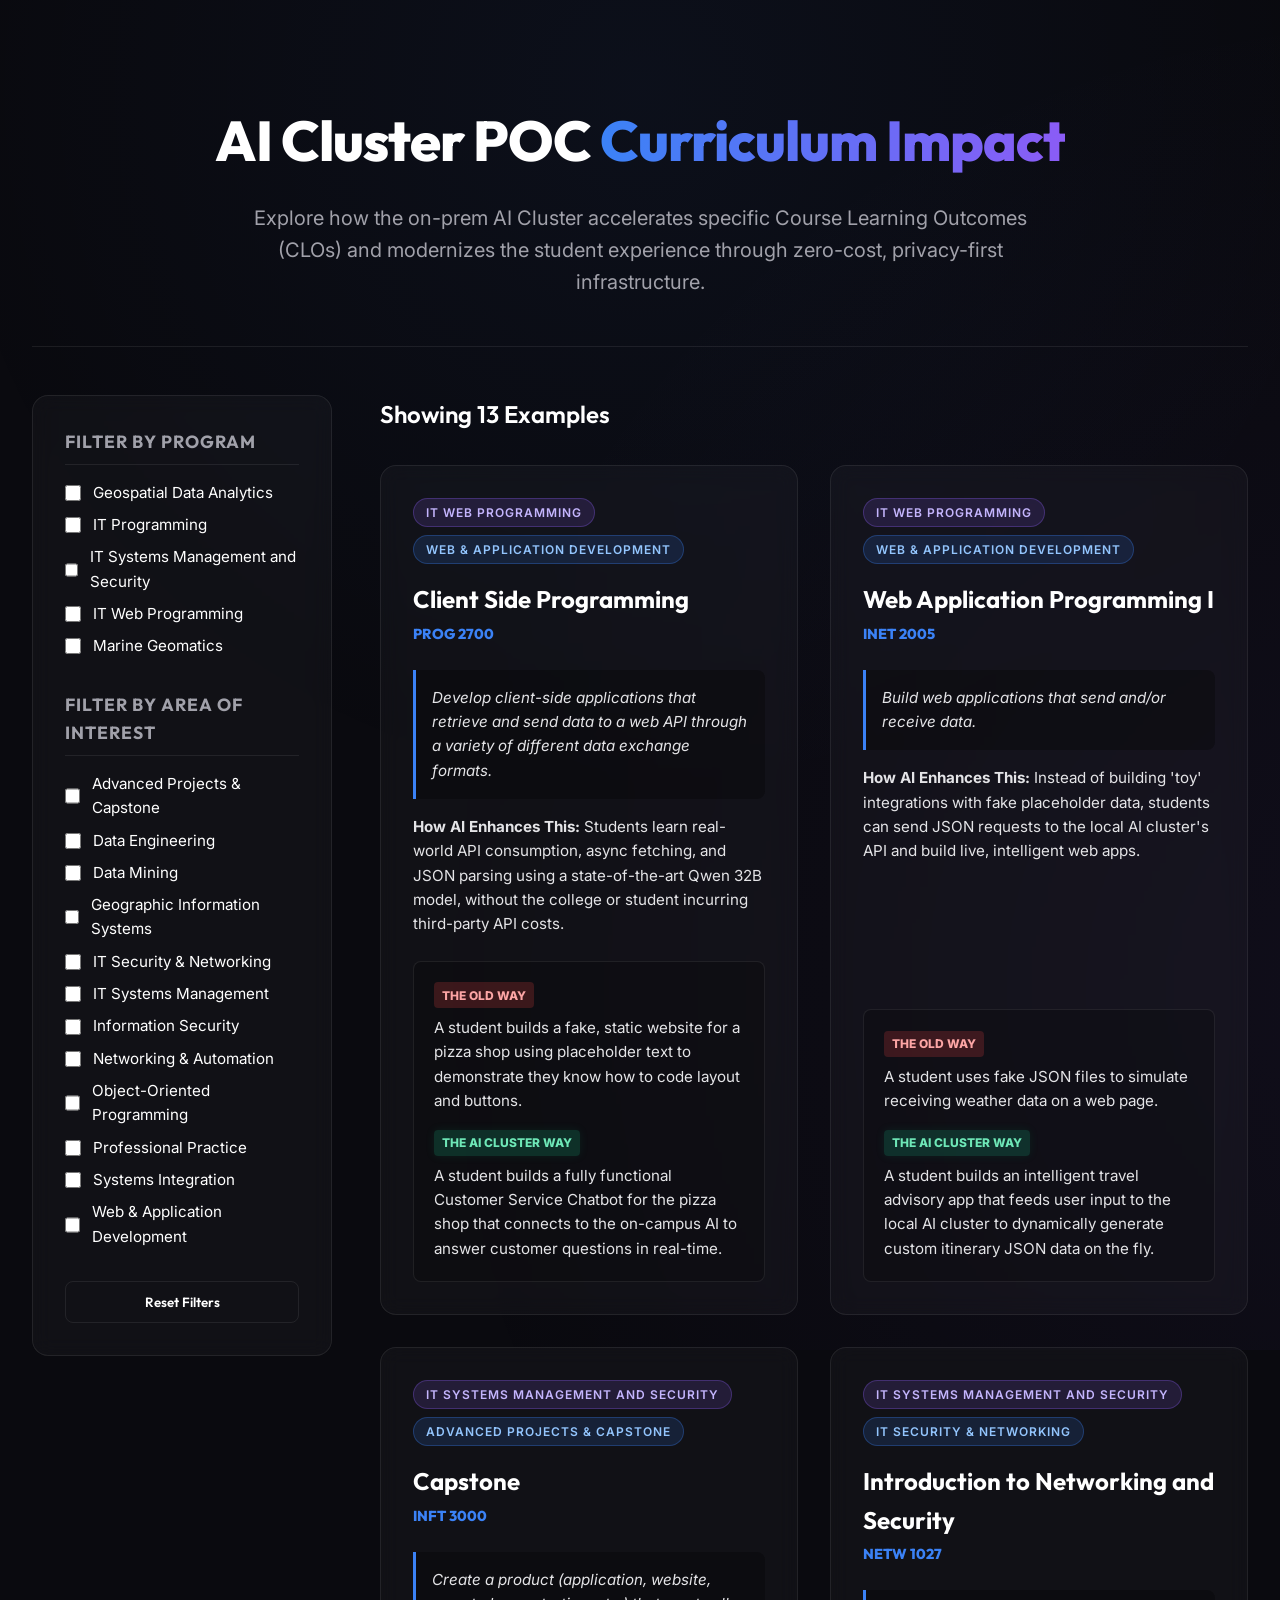
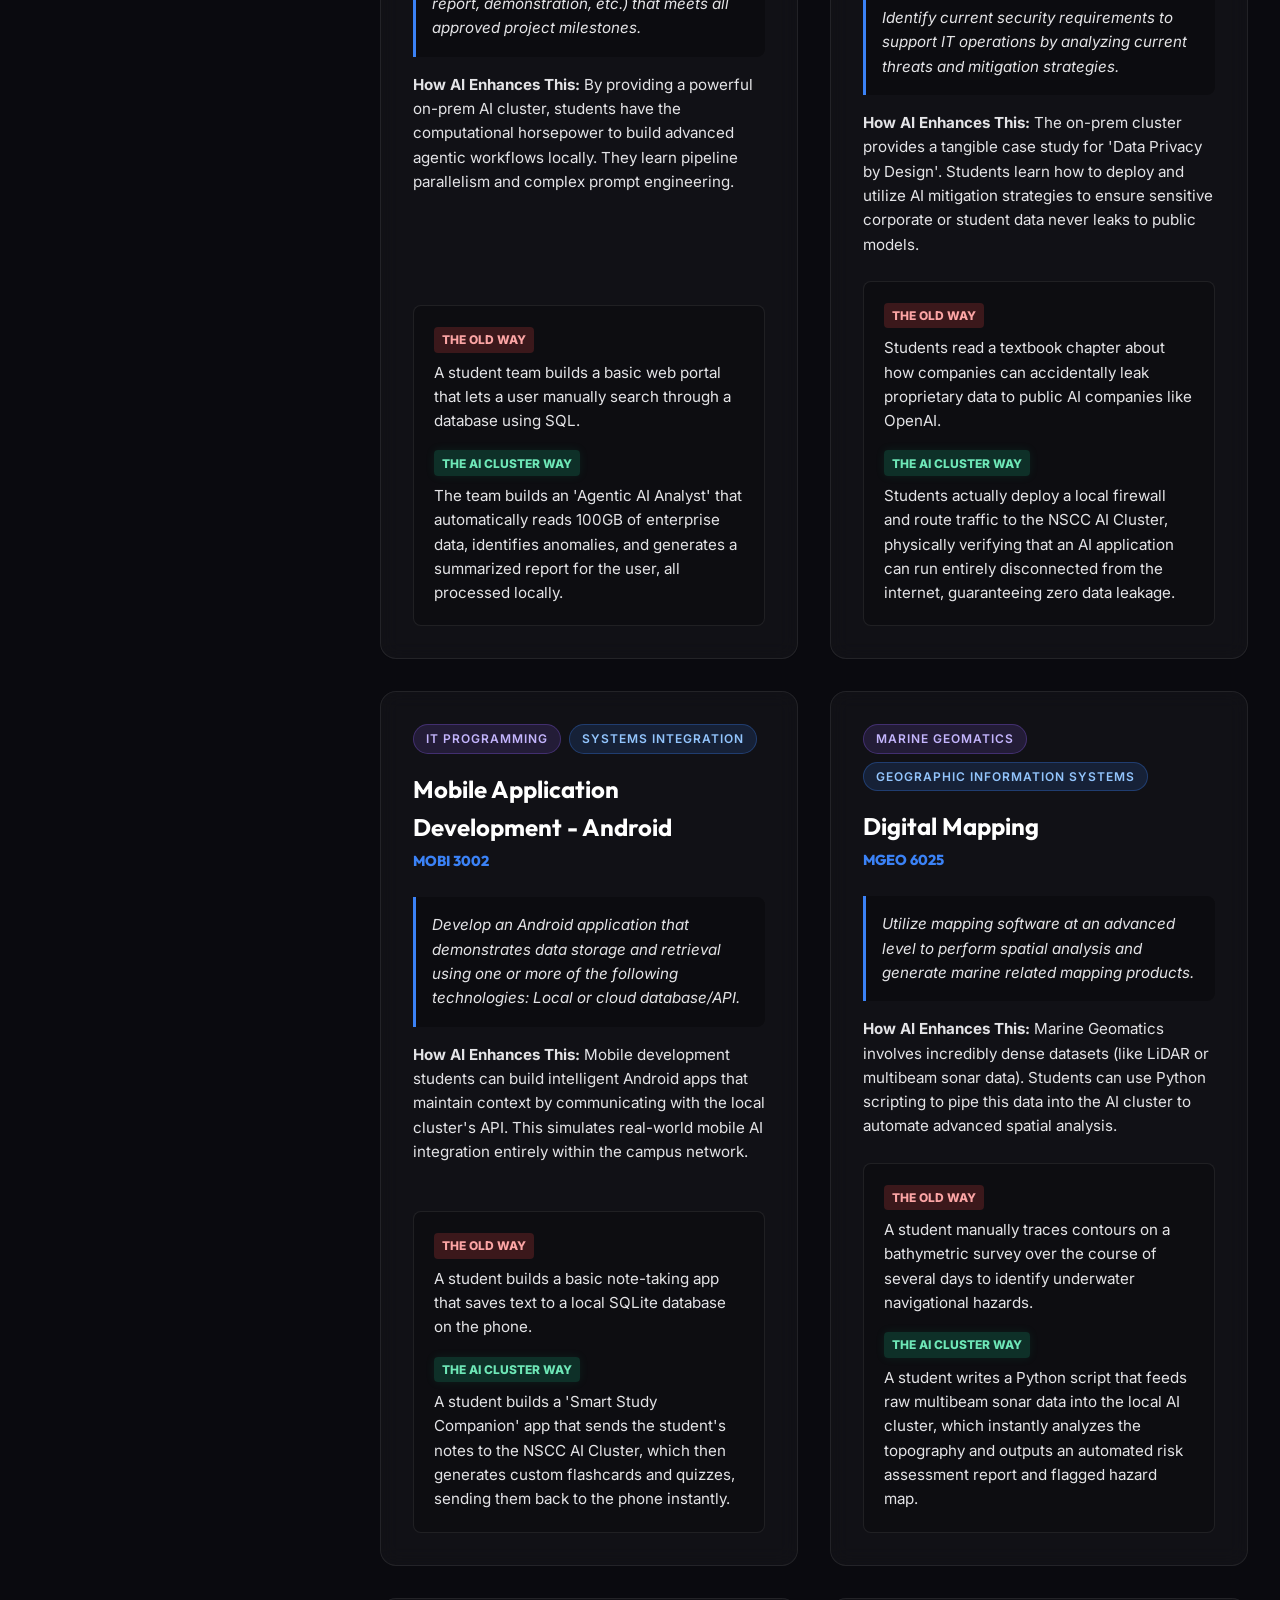
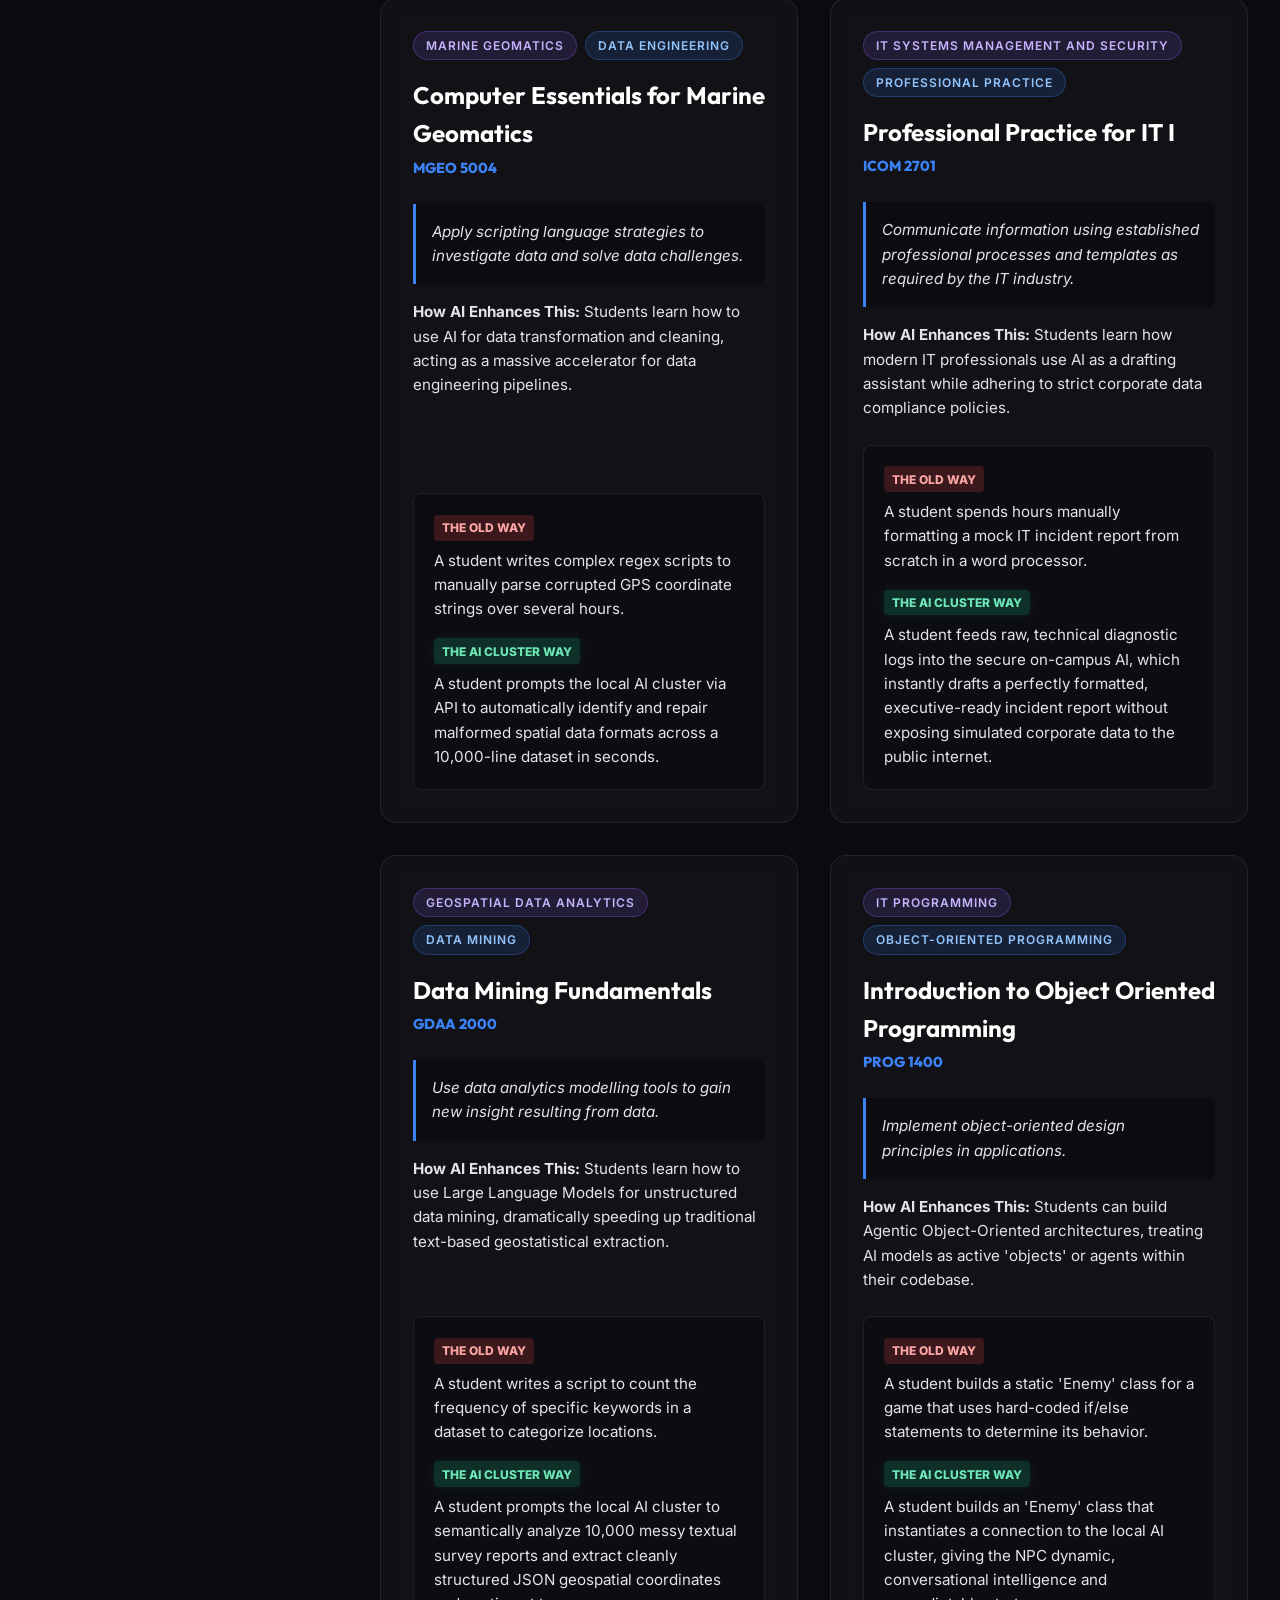
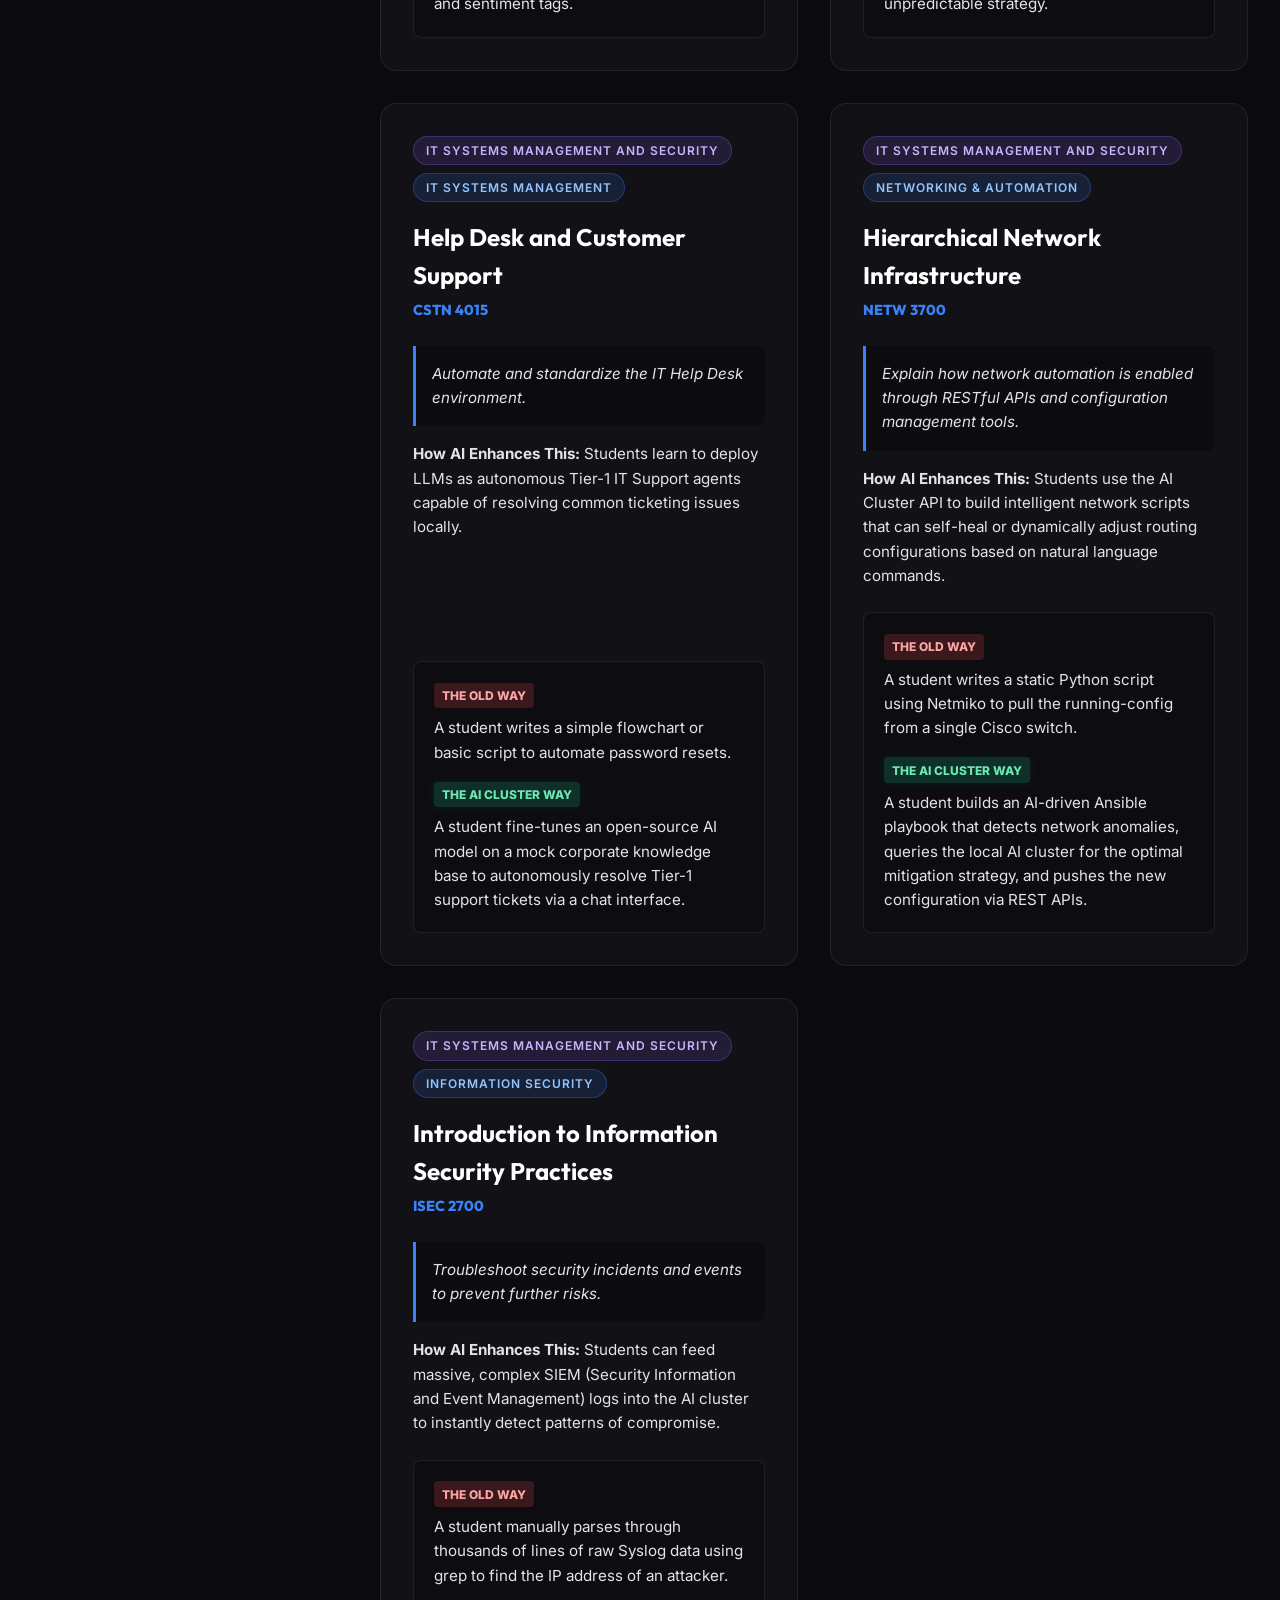
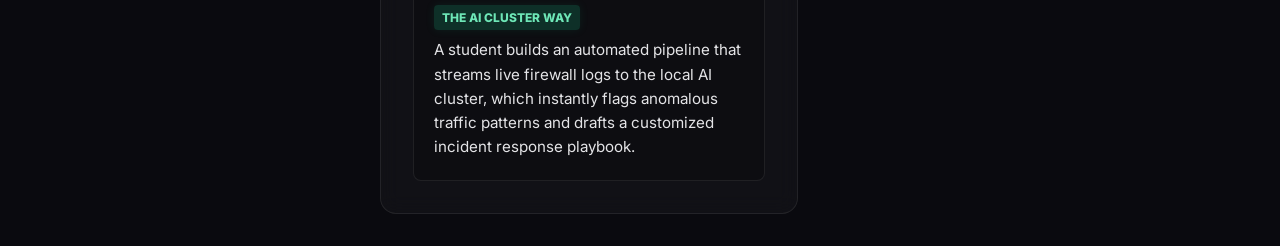
==== curriculum-dashboard/index.html @ 9567d324 "feat(dashboard): add interactive curriculum outcome mapping dashboard" ====
<!DOCTYPE html>
<html lang="en">
<head>
    <meta charset="UTF-8">
    <meta name="viewport" content="width=device-width, initial-scale=1.0">
    <title>AI Cluster Curriculum Impact</title>
    <link rel="preconnect" href="https://fonts.googleapis.com">
    <link rel="preconnect" href="https://fonts.gstatic.com" crossorigin>
    <link href="https://fonts.googleapis.com/css2?family=Inter:wght@300;400;600;800&family=Outfit:wght@400;600;800&display=swap" rel="stylesheet">
    <link rel="stylesheet" href="styles.css">
</head>
<body>
    <div class="app-container">
        <!-- Hero Section -->
        <header class="hero">
            <div class="hero-content">
                <h1>AI Cluster POC <span class="highlight">Curriculum Impact</span></h1>
                <p>Explore how the on-prem AI Cluster accelerates specific Course Learning Outcomes (CLOs) and modernizes the student experience through zero-cost, privacy-first infrastructure.</p>
            </div>
            <div class="hero-glow"></div>
        </header>

        <div class="main-layout">
            <!-- Sidebar / Filters -->
            <aside class="sidebar">
                <div class="filter-group">
                    <h3>Filter by Program</h3>
                    <div id="program-filters" class="filter-options">
                        <!-- Dynamically populated -->
                    </div>
                </div>
                
                <div class="filter-group">
                    <h3>Filter by Area of Interest</h3>
                    <div id="area-filters" class="filter-options">
                        <!-- Dynamically populated -->
                    </div>
                </div>

                <button id="reset-filters" class="btn-reset">Reset Filters</button>
            </aside>

            <!-- Content Area -->
            <main class="content">
                <div class="content-header">
                    <h2 id="results-count">Showing All Examples</h2>
                </div>
                <div id="cards-grid" class="cards-grid">
                    <!-- Cards will be dynamically injected here -->
                </div>
            </main>
        </div>
    </div>

    <!-- Data and App Logic -->
    <script src="examples_data.js"></script>
    <script src="app.js"></script>
</body>
</html>
---- curriculum-dashboard/styles.css ----
:root {
    --bg-dark: #0A0A0F;
    --bg-card: rgba(255, 255, 255, 0.03);
    --border-card: rgba(255, 255, 255, 0.08);
    --text-main: #FFFFFF;
    --text-muted: #A1A1AA;
    --accent-blue: #3B82F6;
    --accent-glow: rgba(59, 130, 246, 0.5);
    --accent-purple: #8B5CF6;
    
    --font-heading: 'Outfit', sans-serif;
    --font-body: 'Inter', sans-serif;
}

* {
    box-sizing: border-box;
    margin: 0;
    padding: 0;
}

body {
    background-color: var(--bg-dark);
    color: var(--text-main);
    font-family: var(--font-body);
    line-height: 1.6;
    min-height: 100vh;
    overflow-x: hidden;
}

/* Background Glow Effect */
body::before {
    content: '';
    position: fixed;
    top: -50%;
    left: -50%;
    width: 200%;
    height: 200%;
    background: radial-gradient(circle at 50% 30%, rgba(59, 130, 246, 0.05), transparent 40%),
                radial-gradient(circle at 80% 80%, rgba(139, 92, 246, 0.05), transparent 40%);
    z-index: -1;
    pointer-events: none;
}

.app-container {
    max-width: 1400px;
    margin: 0 auto;
    padding: 2rem;
}

/* Hero Section */
.hero {
    position: relative;
    padding: 4rem 0 3rem;
    text-align: center;
    border-bottom: 1px solid var(--border-card);
    margin-bottom: 3rem;
}

.hero h1 {
    font-family: var(--font-heading);
    font-size: 3.5rem;
    font-weight: 800;
    letter-spacing: -1px;
    margin-bottom: 1rem;
}

.hero .highlight {
    background: linear-gradient(to right, var(--accent-blue), var(--accent-purple));
    -webkit-background-clip: text;
    -webkit-text-fill-color: transparent;
}

.hero p {
    color: var(--text-muted);
    font-size: 1.25rem;
    max-width: 800px;
    margin: 0 auto;
}

/* Layout */
.main-layout {
    display: grid;
    grid-template-columns: 300px 1fr;
    gap: 3rem;
}

/* Sidebar */
.sidebar {
    background: var(--bg-card);
    border: 1px solid var(--border-card);
    border-radius: 16px;
    padding: 2rem;
    backdrop-filter: blur(10px);
    -webkit-backdrop-filter: blur(10px);
    height: fit-content;
    position: sticky;
    top: 2rem;
}

.filter-group {
    margin-bottom: 2rem;
}

.filter-group h3 {
    font-family: var(--font-heading);
    font-size: 1.1rem;
    color: var(--text-muted);
    text-transform: uppercase;
    letter-spacing: 1px;
    margin-bottom: 1rem;
    border-bottom: 1px solid var(--border-card);
    padding-bottom: 0.5rem;
}

.filter-options {
    display: flex;
    flex-direction: column;
    gap: 0.5rem;
}

.filter-label {
    display: flex;
    align-items: center;
    cursor: pointer;
    font-size: 0.95rem;
    transition: color 0.2s;
}

.filter-label:hover {
    color: var(--accent-blue);
}

.filter-label input {
    margin-right: 0.75rem;
    accent-color: var(--accent-blue);
    width: 16px;
    height: 16px;
}

.btn-reset {
    width: 100%;
    padding: 0.75rem;
    background: transparent;
    border: 1px solid var(--border-card);
    color: var(--text-main);
    border-radius: 8px;
    cursor: pointer;
    font-family: var(--font-heading);
    font-weight: 600;
    transition: all 0.3s;
}

.btn-reset:hover {
    background: var(--border-card);
    border-color: var(--text-muted);
}

/* Main Content */
.content-header {
    margin-bottom: 2rem;
}

.content-header h2 {
    font-family: var(--font-heading);
    font-weight: 600;
}

.cards-grid {
    display: grid;
    grid-template-columns: repeat(auto-fill, minmax(400px, 1fr));
    gap: 2rem;
}

/* Cards (Glassmorphism) */
.card {
    background: var(--bg-card);
    border: 1px solid var(--border-card);
    border-radius: 16px;
    padding: 2rem;
    backdrop-filter: blur(10px);
    -webkit-backdrop-filter: blur(10px);
    transition: transform 0.3s cubic-bezier(0.4, 0, 0.2, 1), box-shadow 0.3s ease, border-color 0.3s ease;
    display: flex;
    flex-direction: column;
}

.card:hover {
    transform: translateY(-5px);
    border-color: rgba(59, 130, 246, 0.3);
    box-shadow: 0 10px 30px -10px rgba(0, 0, 0, 0.5), 0 0 20px -5px rgba(59, 130, 246, 0.15);
}

.card-tags {
    display: flex;
    flex-wrap: wrap;
    gap: 0.5rem;
    margin-bottom: 1rem;
}

.tag {
    font-size: 0.75rem;
    text-transform: uppercase;
    letter-spacing: 1px;
    padding: 0.25rem 0.75rem;
    border-radius: 999px;
    font-weight: 600;
}

.tag-program {
    background: rgba(139, 92, 246, 0.15);
    color: #C4B5FD;
    border: 1px solid rgba(139, 92, 246, 0.3);
}

.tag-area {
    background: rgba(59, 130, 246, 0.15);
    color: #93C5FD;
    border: 1px solid rgba(59, 130, 246, 0.3);
}

.card h3 {
    font-family: var(--font-heading);
    font-size: 1.5rem;
    margin-bottom: 0.25rem;
}

.card-course-code {
    color: var(--accent-blue);
    font-family: var(--font-heading);
    font-weight: 800;
    margin-bottom: 1.5rem;
    font-size: 0.9rem;
}

.card h4 {
    color: var(--text-muted);
    font-size: 0.85rem;
    text-transform: uppercase;
    letter-spacing: 1px;
    margin-bottom: 0.5rem;
    margin-top: 1.5rem;
}

.card p {
    font-size: 0.95rem;
    color: #E4E4E7;
}

.card .objective-box {
    background: rgba(0,0,0,0.3);
    border-left: 3px solid var(--accent-blue);
    padding: 1rem;
    border-radius: 0 8px 8px 0;
    margin-bottom: 1rem;
    font-style: italic;
}

.comparison-box {
    margin-top: auto;
    background: rgba(0,0,0,0.2);
    border-radius: 8px;
    padding: 1.25rem;
    border: 1px solid var(--border-card);
}

.comparison-row {
    margin-bottom: 1rem;
}

.comparison-row:last-child {
    margin-bottom: 0;
}

.badge-old, .badge-new {
    display: inline-block;
    padding: 0.2rem 0.5rem;
    border-radius: 4px;
    font-size: 0.75rem;
    font-weight: 800;
    margin-bottom: 0.5rem;
}

.badge-old {
    background: rgba(239, 68, 68, 0.2);
    color: #FCA5A5;
}

.badge-new {
    background: rgba(16, 185, 129, 0.2);
    color: #6EE7B7;
    box-shadow: 0 0 10px rgba(16, 185, 129, 0.1);
}

/* Responsive */
@media (max-width: 1024px) {
    .main-layout {
        grid-template-columns: 1fr;
    }
    
    .sidebar {
        position: static;
    }
    
    .hero h1 {
        font-size: 2.5rem;
    }
}

@media (max-width: 600px) {
    .cards-grid {
        grid-template-columns: 1fr;
    }
}
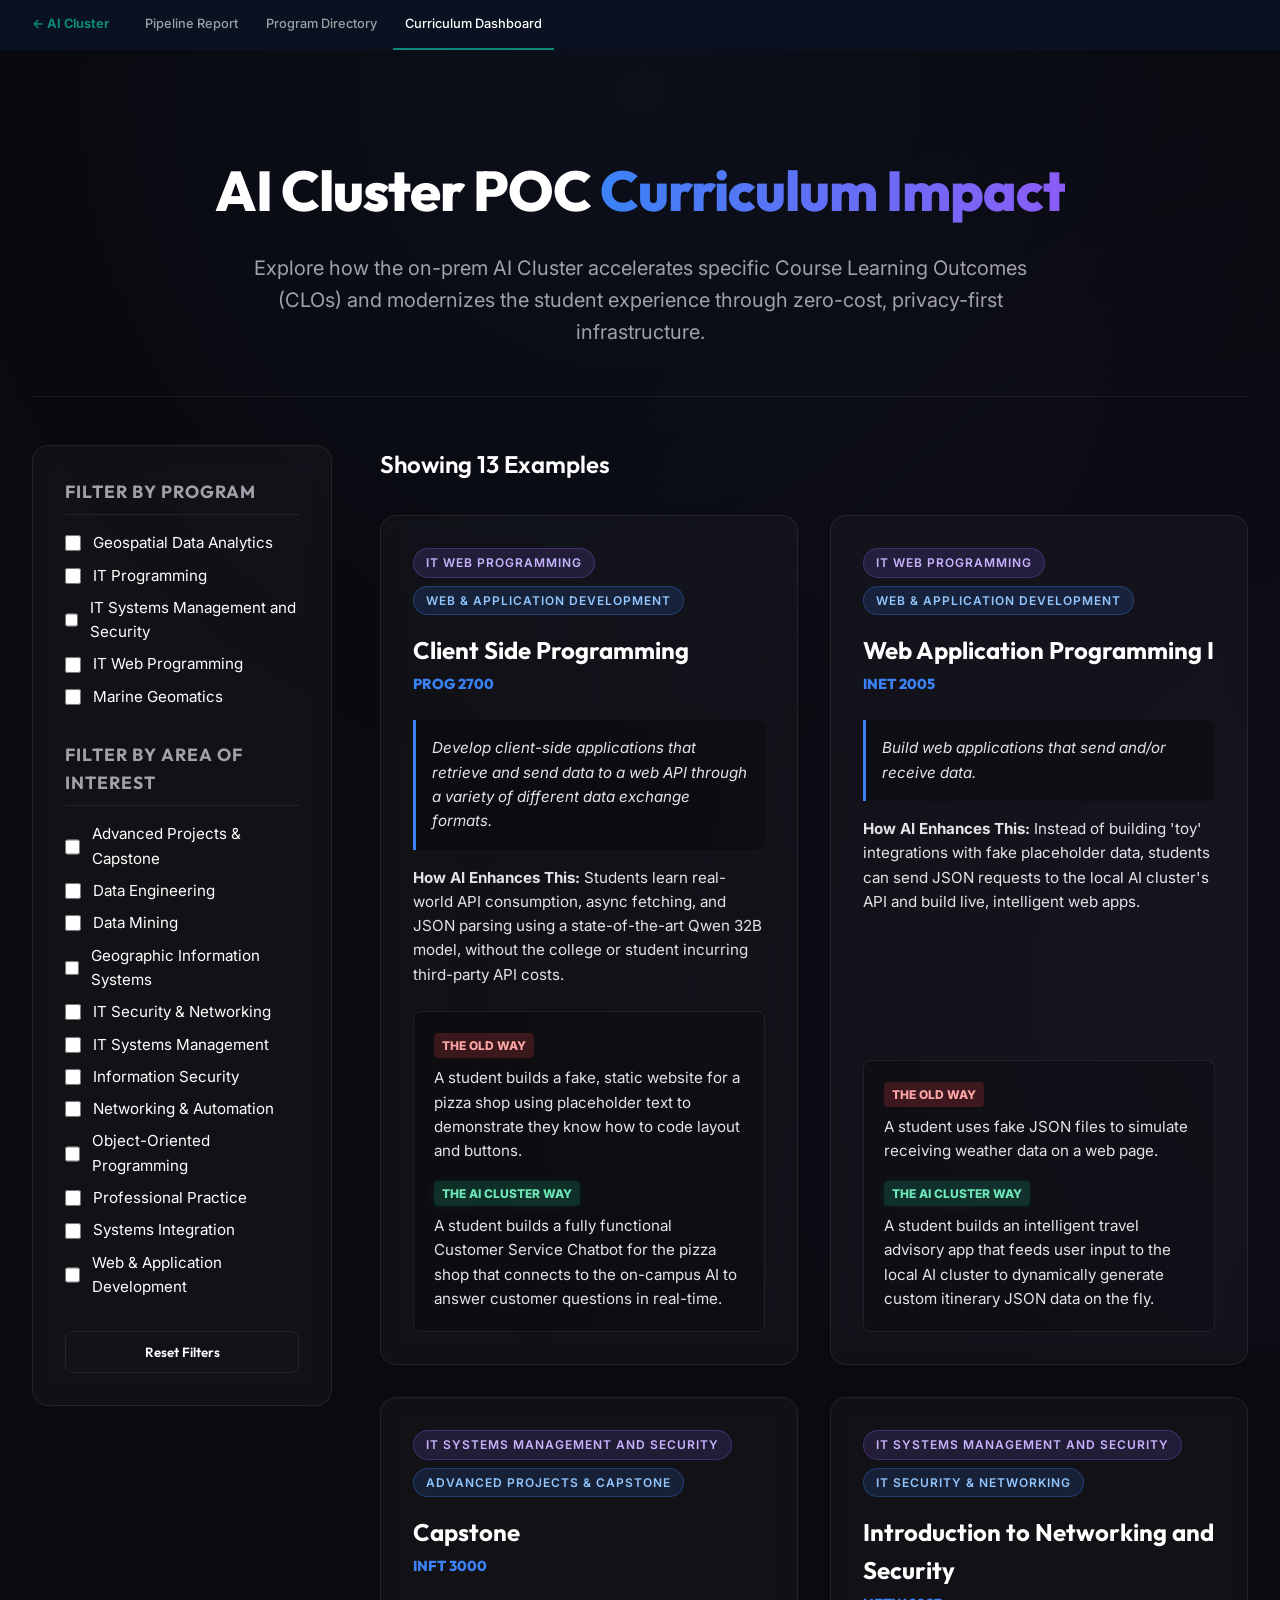
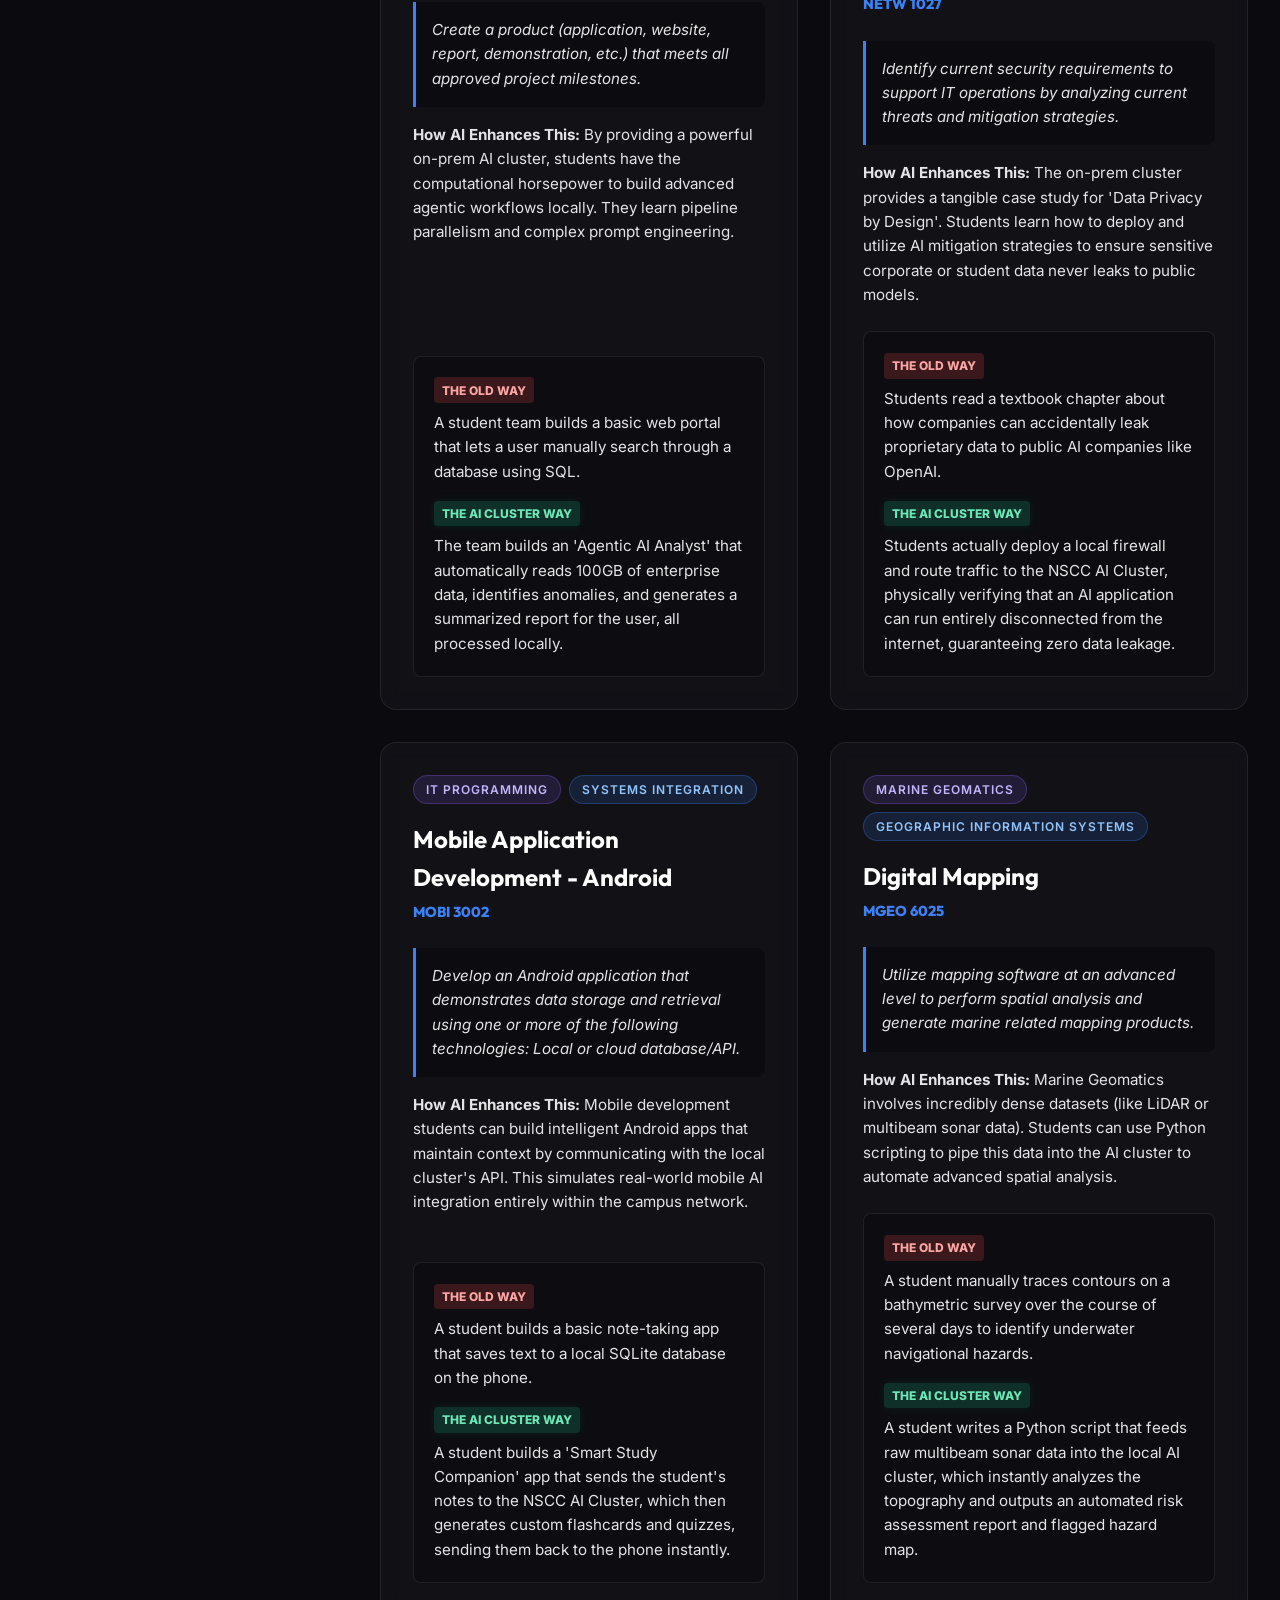
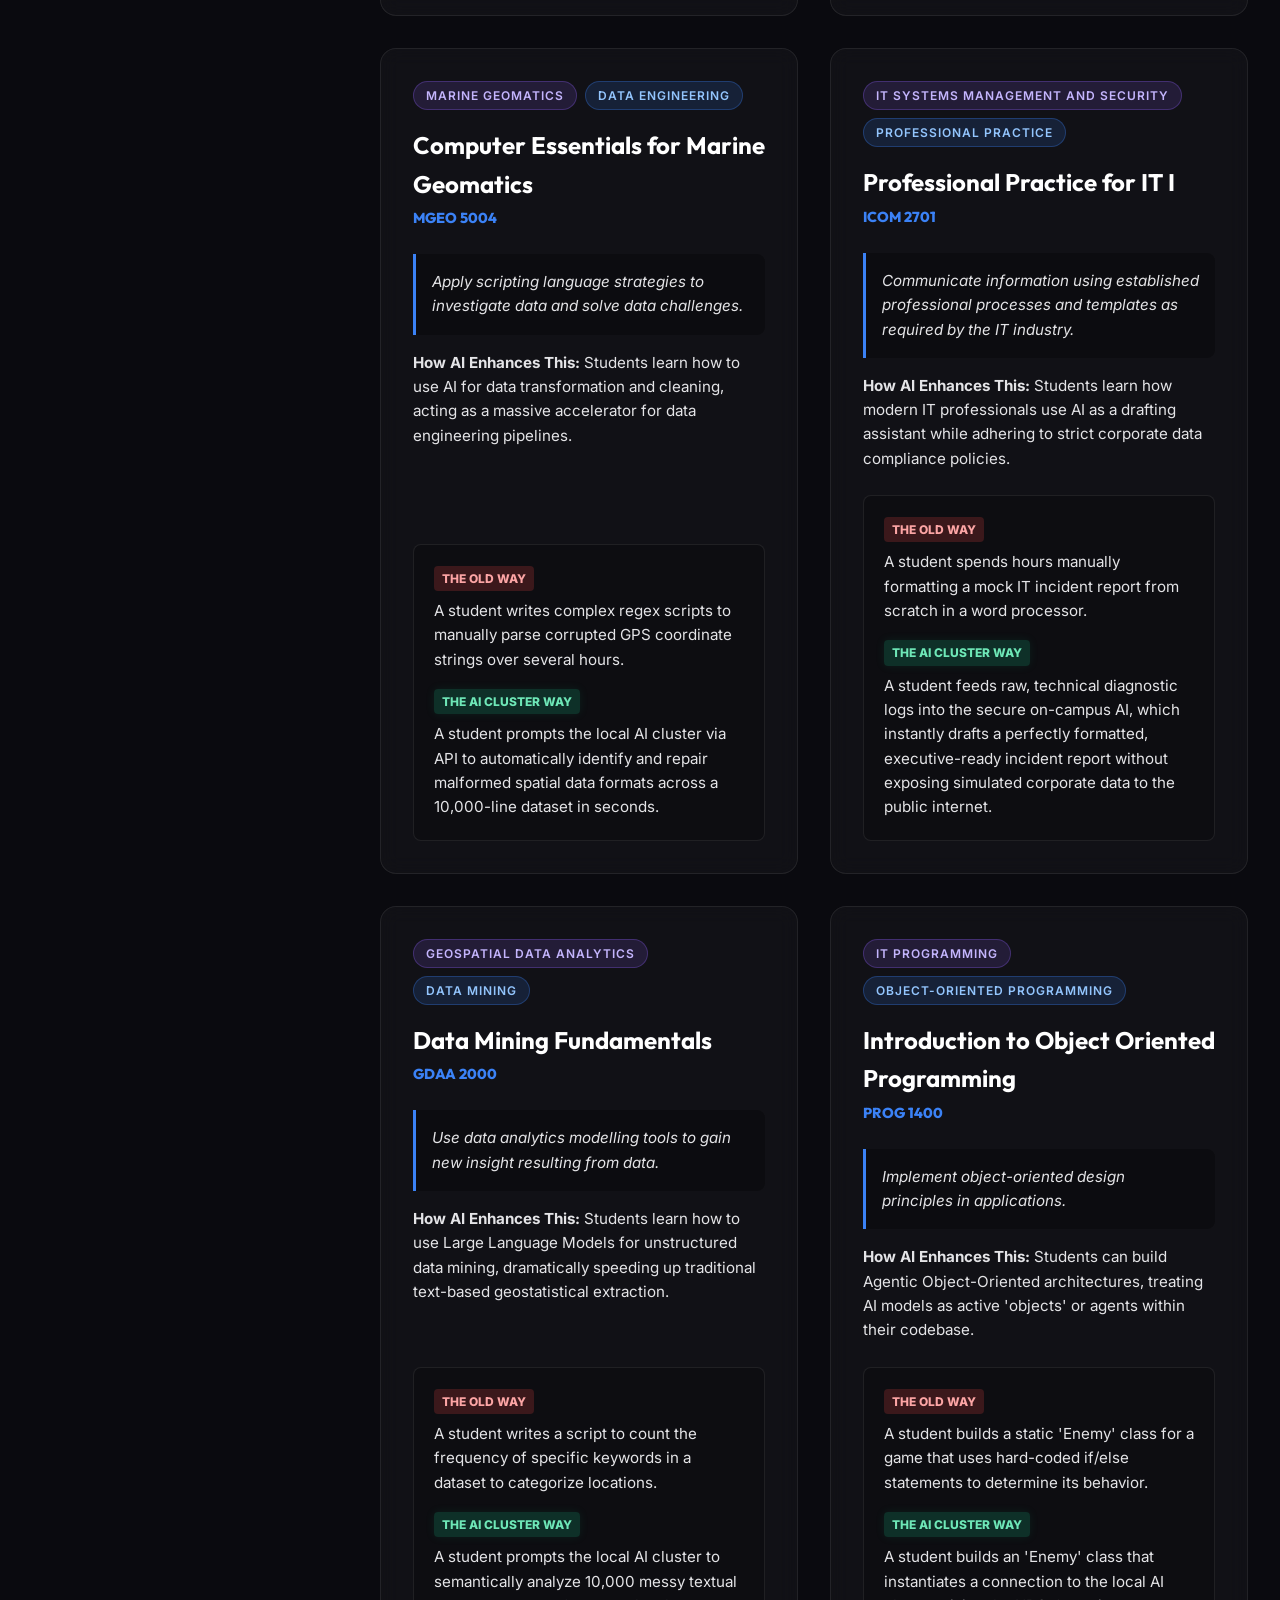
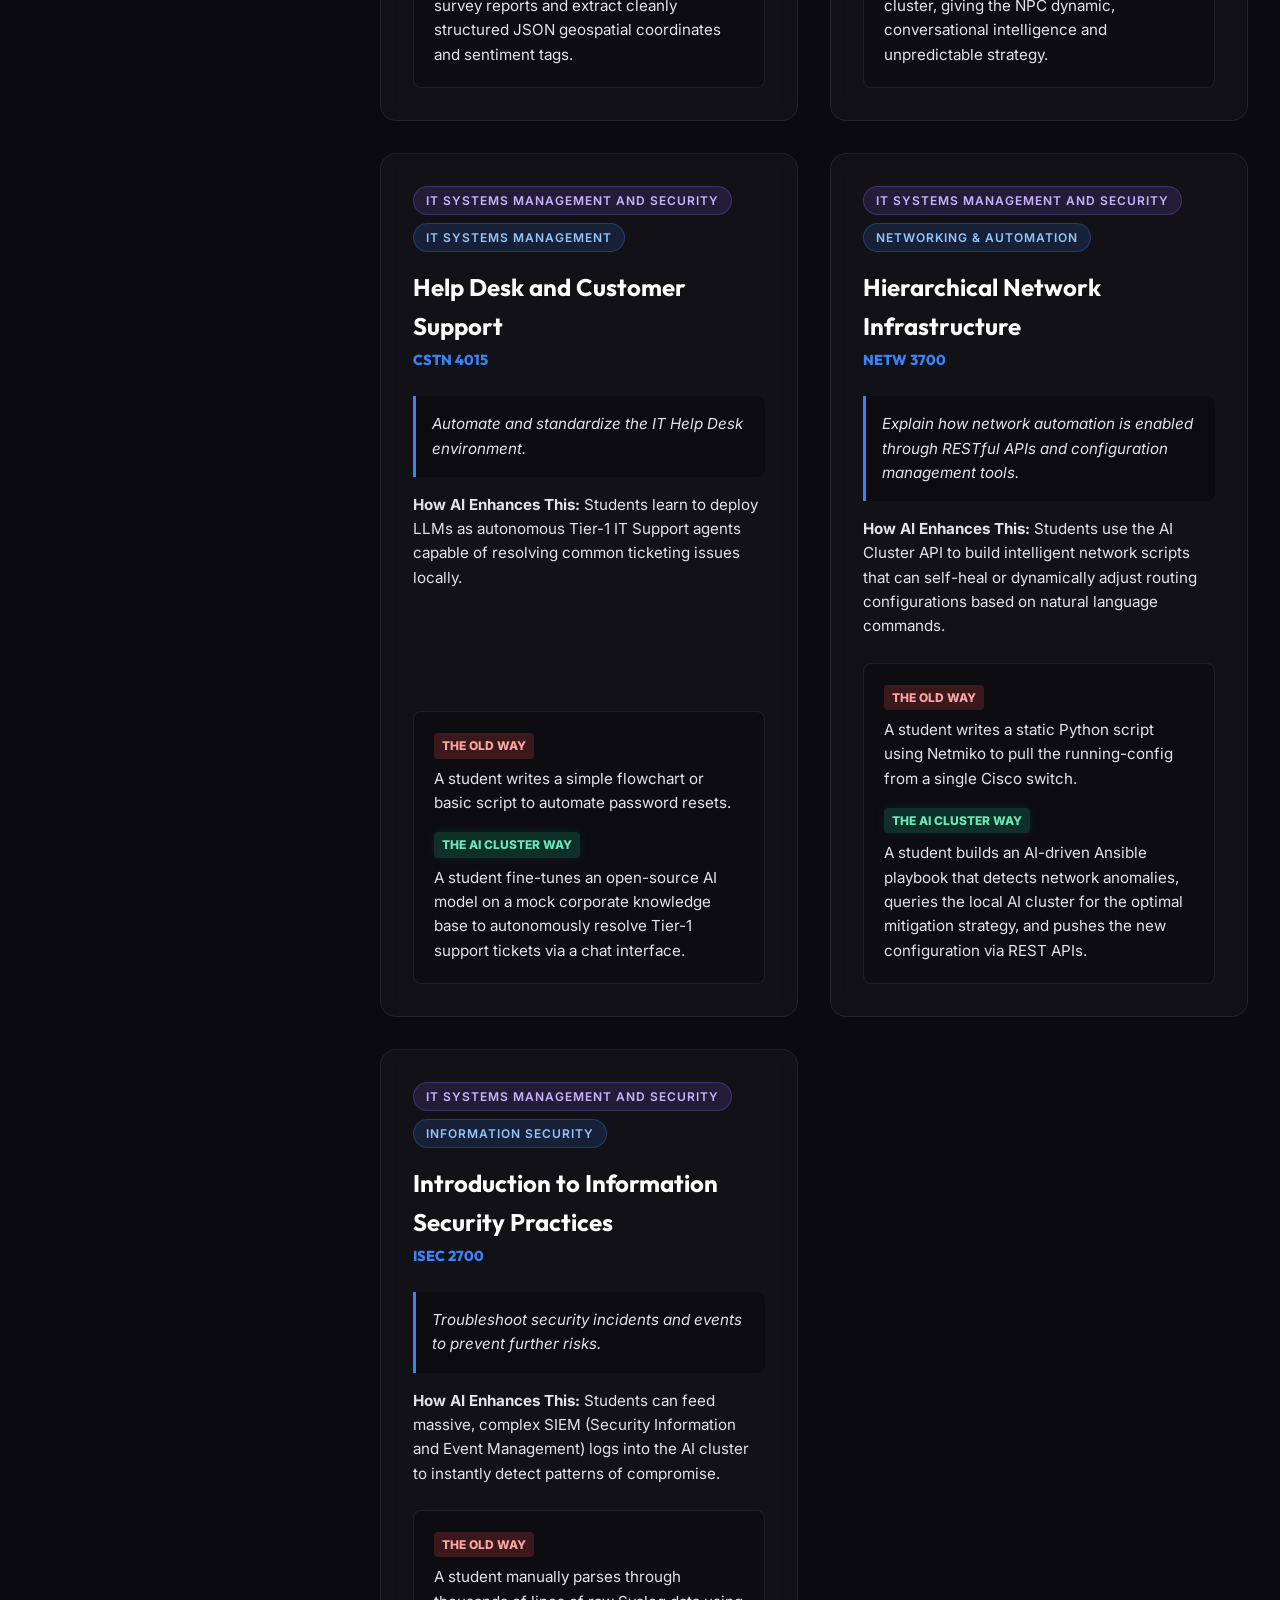
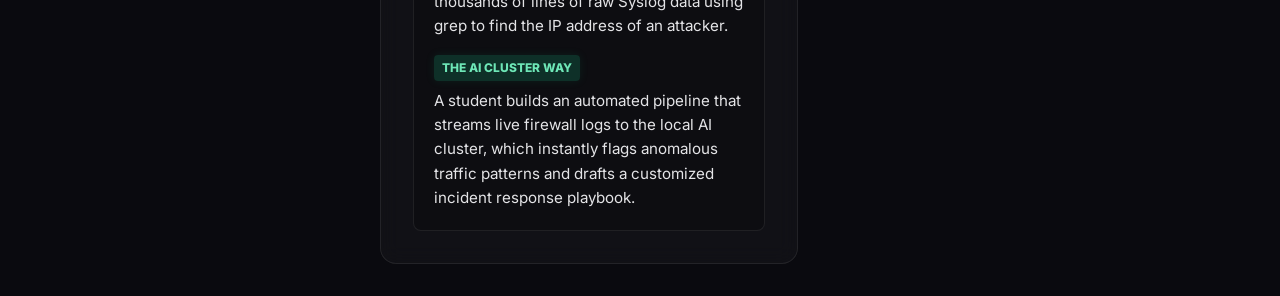
==== commit 1eeae7e8: "nav: split into two distinct site sections with consistent navs AI Cluster site keeps in-page anchor" ====
--- a/curriculum-dashboard/index.html
+++ b/curriculum-dashboard/index.html
@@ -10,6 +10,45 @@
     <link rel="stylesheet" href="styles.css">
 </head>
 <body>
+
+<style>
+  .site-nav {
+    background: #0A1120;
+    padding: 0 32px;
+    display: flex;
+    align-items: center;
+    gap: 4px;
+    position: sticky;
+    top: 0;
+    z-index: 200;
+  }
+  .site-nav a {
+    color: rgba(255,255,255,0.6);
+    text-decoration: none;
+    font-size: 0.8rem;
+    font-weight: 500;
+    padding: 14px 12px;
+    border-bottom: 2px solid transparent;
+    transition: color 0.15s, border-color 0.15s;
+    white-space: nowrap;
+  }
+  .site-nav a:hover { color: #fff; }
+  .site-nav a.home {
+    color: #0B8A79;
+    font-weight: 700;
+    padding-left: 0;
+    margin-right: 8px;
+  }
+  .site-nav a.active { color: #fff; border-bottom-color: #0B8A79; }
+</style>
+
+<nav class="site-nav">
+  <a href="../index.html" class="home">← AI Cluster</a>
+  <a href="../reports/accomplishment-report.html">Pipeline Report</a>
+  <a href="../reports/index.html">Program Directory</a>
+  <a href="#" class="active">Curriculum Dashboard</a>
+</nav>
+
     <div class="app-container">
         <!-- Hero Section -->
         <header class="hero">
